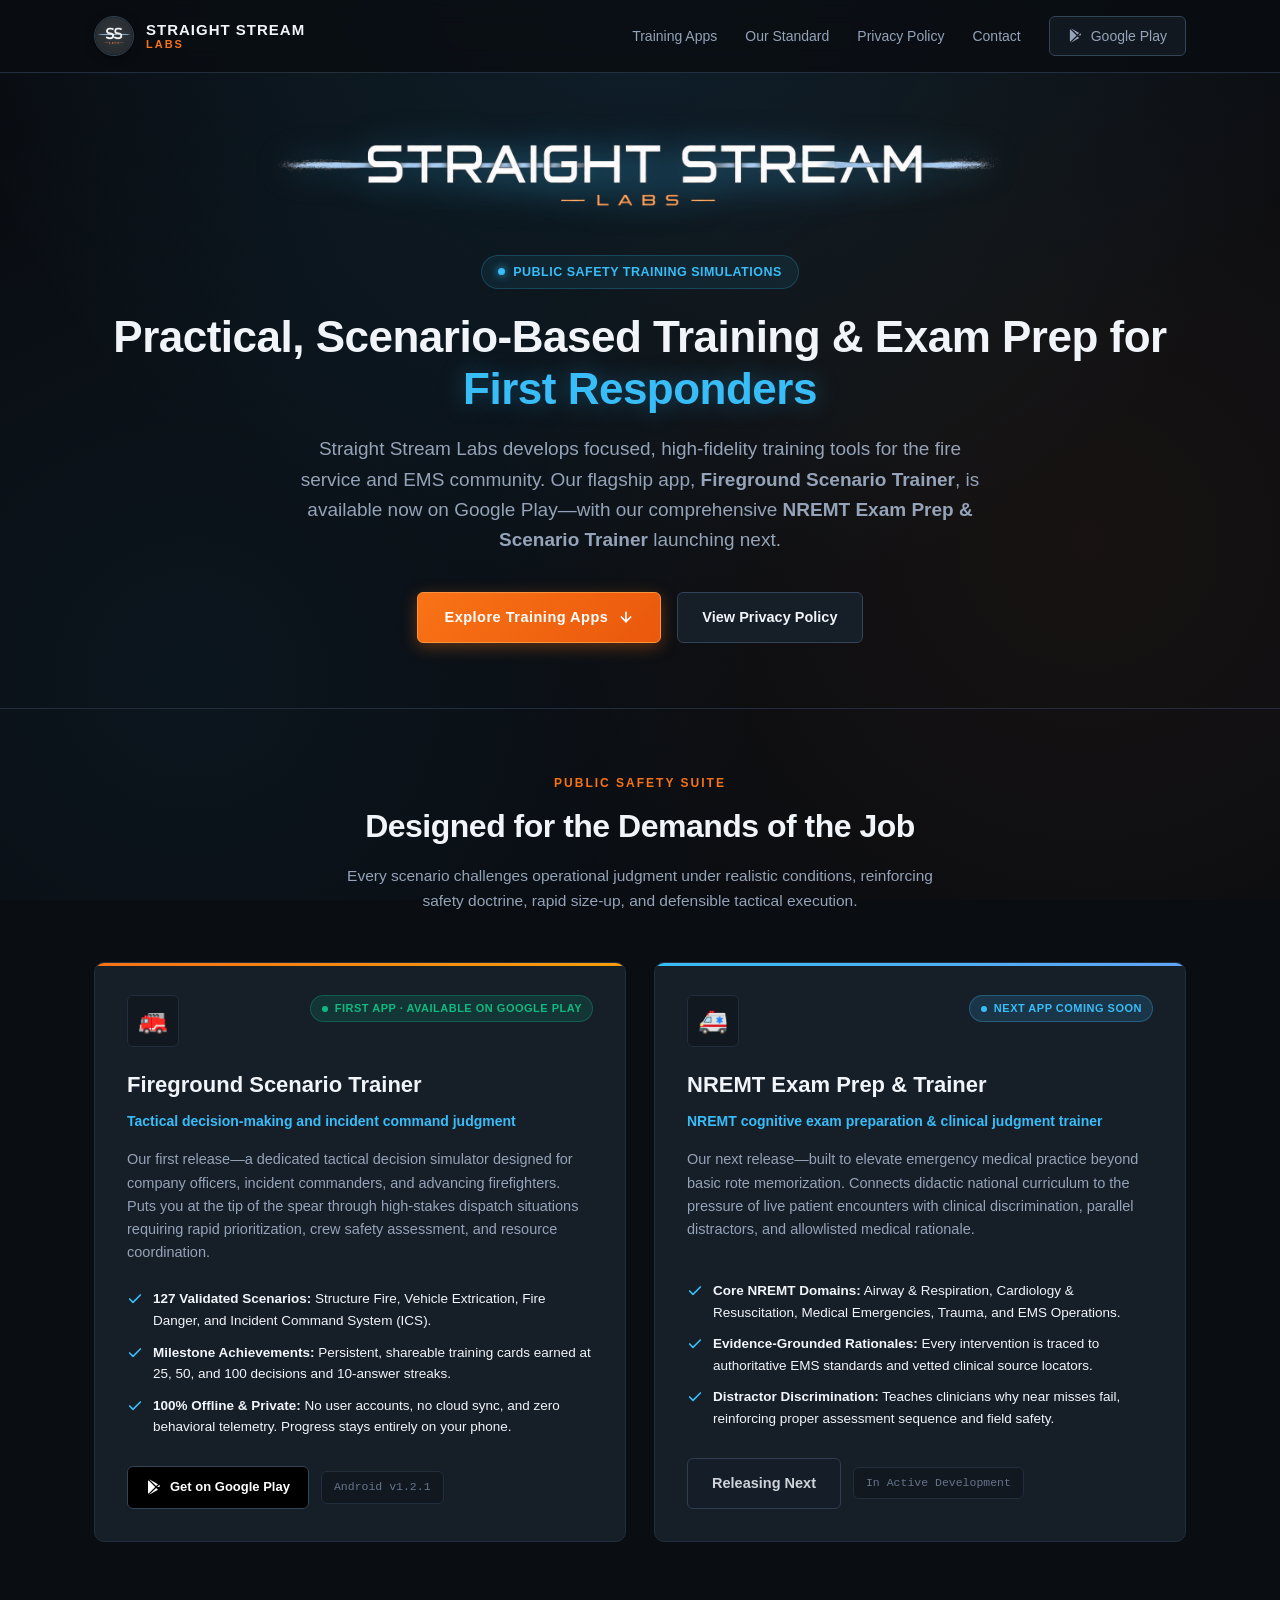
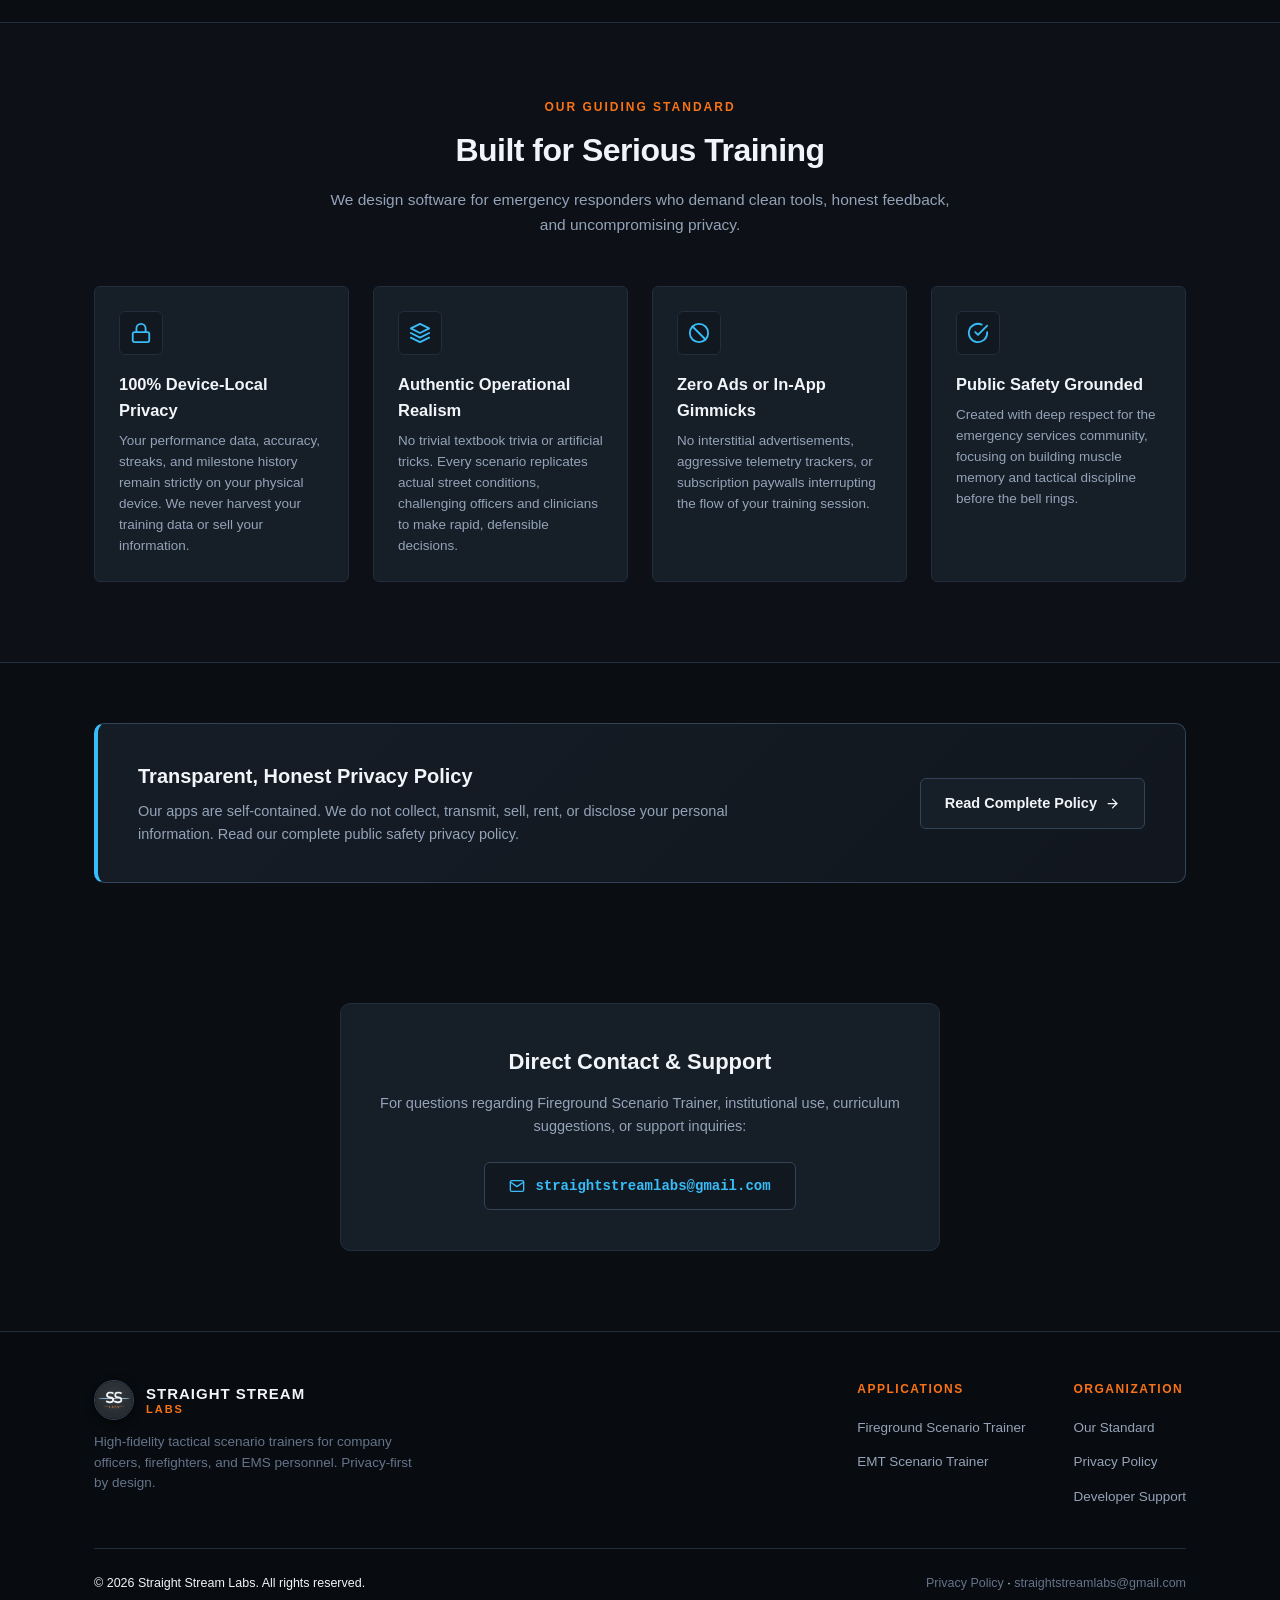
==== index.html @ 107fda7d "Initial commit of Straight Stream Labs website" ====
<!DOCTYPE html>
<html lang="en">
<head>
  <meta charset="UTF-8">
  <meta name="viewport" content="width=device-width, initial-scale=1.0">
  <title>Straight Stream Labs | Professional Scenario Training</title>
  <meta name="description" content="Practical, high-fidelity scenario training tools for first responders and public safety professionals. Privacy-first, offline-ready decision trainers for fireground officers and EMS clinicians.">
  
  <!-- Open Graph / Meta -->
  <meta property="og:type" content="website">
  <meta property="og:url" content="https://straightstreamlabs.com/">
  <meta property="og:title" content="Straight Stream Labs | High-Fidelity Training Tools">
  <meta property="og:description" content="Tactical decision-making simulations for company officers, firefighters, and EMTs. 100% device-local privacy.">
  <meta property="og:image" content="assets/images/logo-full.png">
  
  <meta name="twitter:card" content="summary_large_image">
  <meta name="twitter:title" content="Straight Stream Labs">
  <meta name="twitter:description" content="Practical, high-fidelity scenario training tools for first responders.">
  <meta name="twitter:image" content="assets/images/logo-full.png">

  <!-- Favicon -->
  <link rel="icon" type="image/png" href="assets/images/logo-icon.png">
  <link rel="apple-touch-icon" href="assets/images/logo-icon.png">

  <!-- Stylesheet -->
  <link rel="stylesheet" href="assets/css/style.css">
</head>
<body>
  <div class="bg-ambient"></div>
  
  <div class="content-wrapper">
    <!-- Top Navigation -->
    <header class="site-nav">
      <div class="container nav-container">
        <a href="index.html" class="brand-link" aria-label="Straight Stream Labs Home">
          <img src="assets/images/logo-icon.png" alt="Straight Stream Labs Icon" class="brand-icon" width="40" height="40">
          <div class="brand-text">
            <span class="brand-name">Straight Stream</span>
            <span class="brand-sub">Labs</span>
          </div>
        </a>

        <nav>
          <ul class="nav-menu">
            <li><a href="#apps">Training Apps</a></li>
            <li><a href="#philosophy">Our Standard</a></li>
            <li><a href="privacy.html">Privacy Policy</a></li>
            <li><a href="#contact">Contact</a></li>
            <li>
              <a href="https://play.google.com/store/apps/details?id=com.straightstreamlabs.firegroundtrainer" target="_blank" rel="noopener noreferrer" class="nav-btn">
                <svg width="15" height="15" viewBox="0 0 24 24" fill="currentColor">
                  <path d="M3.609 1.814L13.792 12 3.61 22.186a2.44 2.44 0 0 1-.61-1.686V3.5a2.44 2.44 0 0 1 .61-1.686zM15.207 13.414l2.707 2.707-11.83 6.83a2.38 2.38 0 0 1-1.077.293l10.2-9.83zm0-2.828L5.007.756A2.38 2.38 0 0 1 6.084 1.05l11.83 6.83-2.707 2.707zM16.621 12l3.414-3.414a2.43 2.43 0 0 1 0 3.414L16.621 12z"/>
                </svg>
                Google Play
              </a>
            </li>
          </ul>
        </nav>

        <button class="mobile-toggle" aria-label="Toggle navigation menu" aria-expanded="false">
          <svg width="24" height="24" viewBox="0 0 24 24" fill="none" stroke="currentColor" stroke-width="2" stroke-linecap="round" stroke-linejoin="round">
            <line x1="3" y1="12" x2="21" y2="12"></line>
            <line x1="3" y1="6" x2="21" y2="6"></line>
            <line x1="3" y1="18" x2="21" y2="18"></line>
          </svg>
        </button>
      </div>
    </header>

    <!-- Main Hero Section with Full Logo -->
    <main>
      <section class="hero">
        <div class="container">
          <!-- Full High-Res Centered Logo Banner (Seamless Transparent) -->
          <div class="hero-banner-wrap">
            <img 
              src="assets/images/logo-full.png" 
              alt="Straight Stream Labs - Practical Scenario Based Training & Exam Prep" 
              class="hero-logo-img"
              width="1754" 
              height="198"
              fetchpriority="high"
            >
          </div>

          <div class="hero-badge">
            <span class="pulse"></span>
            Public Safety Training Simulations
          </div>

          <h1 class="hero-title">
            Practical, Scenario-Based Training &amp; Exam Prep for <span class="highlight">First Responders</span>
          </h1>

          <p class="hero-lead">
            Straight Stream Labs develops focused, high-fidelity training tools for the fire service and EMS community. Our flagship app, <strong>Fireground Scenario Trainer</strong>, is available now on Google Play—with our comprehensive <strong>NREMT Exam Prep &amp; Scenario Trainer</strong> launching next.
          </p>

          <div class="hero-actions">
            <a href="#apps" class="btn-primary">
              Explore Training Apps
              <svg width="16" height="16" viewBox="0 0 24 24" fill="none" stroke="currentColor" stroke-width="2.5" stroke-linecap="round" stroke-linejoin="round">
                <line x1="12" y1="5" x2="12" y2="19"></line>
                <polyline points="19 12 12 19 5 12"></polyline>
              </svg>
            </a>
            <a href="privacy.html" class="btn-secondary">
              View Privacy Policy
            </a>
          </div>
        </div>
      </section>

      <!-- Apps Showcase Section -->
      <section class="apps-section" id="apps">
        <div class="container">
          <div class="section-header">
            <span class="section-eyebrow">Public Safety Suite</span>
            <h2 class="section-title">Designed for the Demands of the Job</h2>
            <p class="section-desc">
              Every scenario challenges operational judgment under realistic conditions, reinforcing safety doctrine, rapid size-up, and defensible tactical execution.
            </p>
          </div>

          <div class="apps-grid">
            <!-- Fireground Scenario Trainer -->
            <article class="app-card featured">
              <div class="app-card-header">
                <div class="app-icon-wrap" aria-hidden="true">
                  🚒
                </div>
                <span class="app-badge-status active">
                  <svg width="8" height="8" viewBox="0 0 8 8" fill="currentColor"><circle cx="4" cy="4" r="3"/></svg>
                  First App · Available on Google Play
                </span>
              </div>

              <h3 class="app-card-title">Fireground Scenario Trainer</h3>
              <p class="app-card-tagline">Tactical decision-making and incident command judgment</p>
              
              <p class="app-card-body">
                Our first release—a dedicated tactical decision simulator designed for company officers, incident commanders, and advancing firefighters. Puts you at the tip of the spear through high-stakes dispatch situations requiring rapid prioritization, crew safety assessment, and resource coordination.
              </p>

              <ul class="app-feature-list">
                <li>
                  <svg width="16" height="16" viewBox="0 0 24 24" fill="none" stroke="currentColor" stroke-width="2.5" stroke-linecap="round" stroke-linejoin="round">
                    <polyline points="20 6 9 17 4 12"></polyline>
                  </svg>
                  <span><strong>127 Validated Scenarios:</strong> Structure Fire, Vehicle Extrication, Fire Danger, and Incident Command System (ICS).</span>
                </li>
                <li>
                  <svg width="16" height="16" viewBox="0 0 24 24" fill="none" stroke="currentColor" stroke-width="2.5" stroke-linecap="round" stroke-linejoin="round">
                    <polyline points="20 6 9 17 4 12"></polyline>
                  </svg>
                  <span><strong>Milestone Achievements:</strong> Persistent, shareable training cards earned at 25, 50, and 100 decisions and 10-answer streaks.</span>
                </li>
                <li>
                  <svg width="16" height="16" viewBox="0 0 24 24" fill="none" stroke="currentColor" stroke-width="2.5" stroke-linecap="round" stroke-linejoin="round">
                    <polyline points="20 6 9 17 4 12"></polyline>
                  </svg>
                  <span><strong>100% Offline &amp; Private:</strong> No user accounts, no cloud sync, and zero behavioral telemetry. Progress stays entirely on your phone.</span>
                </li>
              </ul>

              <div class="app-card-actions">
                <a href="https://play.google.com/store/apps/details?id=com.straightstreamlabs.firegroundtrainer" target="_blank" rel="noopener noreferrer" class="play-store-btn">
                  <svg width="16" height="16" viewBox="0 0 24 24" fill="currentColor">
                    <path d="M3.609 1.814L13.792 12 3.61 22.186a2.44 2.44 0 0 1-.61-1.686V3.5a2.44 2.44 0 0 1 .61-1.686zM15.207 13.414l2.707 2.707-11.83 6.83a2.38 2.38 0 0 1-1.077.293l10.2-9.83zm0-2.828L5.007.756A2.38 2.38 0 0 1 6.084 1.05l11.83 6.83-2.707 2.707zM16.621 12l3.414-3.414a2.43 2.43 0 0 1 0 3.414L16.621 12z"/>
                  </svg>
                  Get on Google Play
                </a>
                <span class="app-spec-badge">Android v1.2.1</span>
              </div>
            </article>

            <!-- NREMT Exam Prep & Trainer -->
            <article class="app-card upcoming">
              <div class="app-card-header">
                <div class="app-icon-wrap" aria-hidden="true">
                  🚑
                </div>
                <span class="app-badge-status dev">
                  <svg width="8" height="8" viewBox="0 0 8 8" fill="currentColor"><circle cx="4" cy="4" r="3"/></svg>
                  Next App Coming Soon
                </span>
              </div>

              <h3 class="app-card-title">NREMT Exam Prep &amp; Trainer</h3>
              <p class="app-card-tagline">NREMT cognitive exam preparation &amp; clinical judgment trainer</p>
              
              <p class="app-card-body">
                Our next release—built to elevate emergency medical practice beyond basic rote memorization. Connects didactic national curriculum to the pressure of live patient encounters with clinical discrimination, parallel distractors, and allowlisted medical rationale.
              </p>

              <ul class="app-feature-list">
                <li>
                  <svg width="16" height="16" viewBox="0 0 24 24" fill="none" stroke="currentColor" stroke-width="2.5" stroke-linecap="round" stroke-linejoin="round">
                    <polyline points="20 6 9 17 4 12"></polyline>
                  </svg>
                  <span><strong>Core NREMT Domains:</strong> Airway &amp; Respiration, Cardiology &amp; Resuscitation, Medical Emergencies, Trauma, and EMS Operations.</span>
                </li>
                <li>
                  <svg width="16" height="16" viewBox="0 0 24 24" fill="none" stroke="currentColor" stroke-width="2.5" stroke-linecap="round" stroke-linejoin="round">
                    <polyline points="20 6 9 17 4 12"></polyline>
                  </svg>
                  <span><strong>Evidence-Grounded Rationales:</strong> Every intervention is traced to authoritative EMS standards and vetted clinical source locators.</span>
                </li>
                <li>
                  <svg width="16" height="16" viewBox="0 0 24 24" fill="none" stroke="currentColor" stroke-width="2.5" stroke-linecap="round" stroke-linejoin="round">
                    <polyline points="20 6 9 17 4 12"></polyline>
                  </svg>
                  <span><strong>Distractor Discrimination:</strong> Teaches clinicians why near misses fail, reinforcing proper assessment sequence and field safety.</span>
                </li>
              </ul>

              <div class="app-card-actions">
                <span class="btn-secondary" style="cursor: default; opacity: 0.85;">
                  Releasing Next
                </span>
                <span class="app-spec-badge">In Active Development</span>
              </div>
            </article>
          </div>
        </div>
      </section>

      <!-- The Straight Stream Standard (Philosophy) -->
      <section class="philosophy-section" id="philosophy">
        <div class="container">
          <div class="section-header">
            <span class="section-eyebrow">Our Guiding Standard</span>
            <h2 class="section-title">Built for Serious Training</h2>
            <p class="section-desc">
              We design software for emergency responders who demand clean tools, honest feedback, and uncompromising privacy.
            </p>
          </div>

          <div class="philosophy-grid">
            <div class="philosophy-card">
              <div class="philosophy-icon">
                <svg width="22" height="22" viewBox="0 0 24 24" fill="none" stroke="currentColor" stroke-width="2" stroke-linecap="round" stroke-linejoin="round">
                  <rect x="3" y="11" width="18" height="11" rx="2" ry="2"></rect>
                  <path d="M7 11V7a5 5 0 0 1 10 0v4"></path>
                </svg>
              </div>
              <h3 class="philosophy-title">100% Device-Local Privacy</h3>
              <p class="philosophy-desc">
                Your performance data, accuracy, streaks, and milestone history remain strictly on your physical device. We never harvest your training data or sell your information.
              </p>
            </div>

            <div class="philosophy-card">
              <div class="philosophy-icon">
                <svg width="22" height="22" viewBox="0 0 24 24" fill="none" stroke="currentColor" stroke-width="2" stroke-linecap="round" stroke-linejoin="round">
                  <path d="M12 2L2 7l10 5 10-5-10-5z"></path>
                  <path d="M2 17l10 5 10-5"></path>
                  <path d="M2 12l10 5 10-5"></path>
                </svg>
              </div>
              <h3 class="philosophy-title">Authentic Operational Realism</h3>
              <p class="philosophy-desc">
                No trivial textbook trivia or artificial tricks. Every scenario replicates actual street conditions, challenging officers and clinicians to make rapid, defensible decisions.
              </p>
            </div>

            <div class="philosophy-card">
              <div class="philosophy-icon">
                <svg width="22" height="22" viewBox="0 0 24 24" fill="none" stroke="currentColor" stroke-width="2" stroke-linecap="round" stroke-linejoin="round">
                  <circle cx="12" cy="12" r="10"></circle>
                  <line x1="4.93" y1="4.93" x2="19.07" y2="19.07"></line>
                </svg>
              </div>
              <h3 class="philosophy-title">Zero Ads or In-App Gimmicks</h3>
              <p class="philosophy-desc">
                No interstitial advertisements, aggressive telemetry trackers, or subscription paywalls interrupting the flow of your training session.
              </p>
            </div>

            <div class="philosophy-card">
              <div class="philosophy-icon">
                <svg width="22" height="22" viewBox="0 0 24 24" fill="none" stroke="currentColor" stroke-width="2" stroke-linecap="round" stroke-linejoin="round">
                  <path d="M22 11.08V12a10 10 0 1 1-5.93-9.14"></path>
                  <polyline points="22 4 12 14.01 9 11.01"></polyline>
                </svg>
              </div>
              <h3 class="philosophy-title">Public Safety Grounded</h3>
              <p class="philosophy-desc">
                Created with deep respect for the emergency services community, focusing on building muscle memory and tactical discipline before the bell rings.
              </p>
            </div>
          </div>
        </div>
      </section>

      <!-- Privacy Banner Callout -->
      <section class="privacy-banner-section">
        <div class="container">
          <div class="privacy-callout">
            <div class="privacy-callout-text">
              <h3>Transparent, Honest Privacy Policy</h3>
              <p>
                Our apps are self-contained. We do not collect, transmit, sell, rent, or disclose your personal information. Read our complete public safety privacy policy.
              </p>
            </div>
            <a href="privacy.html" class="btn-secondary">
              Read Complete Policy
              <svg width="15" height="15" viewBox="0 0 24 24" fill="none" stroke="currentColor" stroke-width="2" stroke-linecap="round" stroke-linejoin="round">
                <line x1="5" y1="12" x2="19" y2="12"></line>
                <polyline points="12 5 19 12 12 19"></polyline>
              </svg>
            </a>
          </div>
        </div>
      </section>

      <!-- Contact / Inquiries -->
      <section class="contact-section" id="contact">
        <div class="container">
          <div class="contact-card">
            <h3>Direct Contact & Support</h3>
            <p>
              For questions regarding Fireground Scenario Trainer, institutional use, curriculum suggestions, or support inquiries:
            </p>
            <a href="mailto:straightstreamlabs@gmail.com" class="contact-email-btn">
              <svg width="16" height="16" viewBox="0 0 24 24" fill="none" stroke="currentColor" stroke-width="2" stroke-linecap="round" stroke-linejoin="round">
                <path d="M4 4h16c1.1 0 2 .9 2 2v12c0 1.1-.9 2-2 2H4c-1.1 0-2-.9-2-2V6c0-1.1.9-2 2-2z"></path>
                <polyline points="22,6 12,13 2,6"></polyline>
              </svg>
              straightstreamlabs@gmail.com
            </a>
          </div>
        </div>
      </section>
    </main>

    <!-- Footer -->
    <footer class="site-footer">
      <div class="container">
        <div class="footer-top">
          <div class="footer-brand">
            <div class="brand-link">
              <img src="assets/images/logo-icon.png" alt="Straight Stream Labs" class="brand-icon" width="36" height="36">
              <div class="brand-text">
                <span class="brand-name">Straight Stream</span>
                <span class="brand-sub">Labs</span>
              </div>
            </div>
            <p>
              High-fidelity tactical scenario trainers for company officers, firefighters, and EMS personnel. Privacy-first by design.
            </p>
          </div>

          <div class="footer-links">
            <div class="footer-col">
              <h4>Applications</h4>
              <ul>
                <li><a href="https://play.google.com/store/apps/details?id=com.straightstreamlabs.firegroundtrainer" target="_blank" rel="noopener noreferrer">Fireground Scenario Trainer</a></li>
                <li><a href="#apps">EMT Scenario Trainer</a></li>
              </ul>
            </div>

            <div class="footer-col">
              <h4>Organization</h4>
              <ul>
                <li><a href="#philosophy">Our Standard</a></li>
                <li><a href="privacy.html">Privacy Policy</a></li>
                <li><a href="mailto:straightstreamlabs@gmail.com">Developer Support</a></li>
              </ul>
            </div>
          </div>
        </div>

        <div class="footer-bottom">
          <div>
            © <span class="current-year">2026</span> Straight Stream Labs. All rights reserved.
          </div>
          <div>
            <a href="privacy.html">Privacy Policy</a> · <a href="mailto:straightstreamlabs@gmail.com">straightstreamlabs@gmail.com</a>
          </div>
        </div>
      </div>
    </footer>
  </div>

  <script src="assets/js/main.js"></script>
</body>
</html>
---- assets/css/style.css ----
/* ==========================================================================
   Straight Stream Labs - Modern Brand Stylesheet
   ========================================================================== */

:root {
  --bg-base: #0a0d12;
  --bg-surface: #121820;
  --bg-card: #161e28;
  --bg-card-hover: #1c2633;
  --border-subtle: #222d3d;
  --border-accent: #334358;
  
  --text-primary: #f1f5f9;
  --text-secondary: #94a3b8;
  --text-muted: #64748b;
  
  --stream-cyan: #38bdf8;
  --stream-cyan-soft: rgba(56, 189, 248, 0.15);
  --stream-cyan-glow: 0 0 25px rgba(56, 189, 248, 0.35);
  
  --labs-orange: #f97316;
  --labs-orange-soft: rgba(249, 115, 22, 0.12);
  --labs-orange-glow: 0 0 20px rgba(249, 115, 22, 0.3);
  
  --status-green: #10b981;
  --status-green-soft: rgba(16, 185, 129, 0.15);
  
  --font-sans: -apple-system, BlinkMacSystemFont, "Segoe UI", Roboto, "Helvetica Neue", Arial, sans-serif;
  --font-mono: ui-monospace, SFMono-Regular, Menlo, Monaco, Consolas, "Liberation Mono", monospace;
  
  --radius-sm: 6px;
  --radius-md: 10px;
  --radius-lg: 16px;
  --radius-full: 9999px;
  
  --transition: all 0.2s cubic-bezier(0.16, 1, 0.3, 1);
}

*, *::before, *::after {
  box-sizing: border-box;
  margin: 0;
  padding: 0;
}

html {
  scroll-behavior: smooth;
  color-scheme: dark;
}

body {
  font-family: var(--font-sans);
  background-color: var(--bg-base);
  color: var(--text-primary);
  line-height: 1.6;
  -webkit-font-smoothing: antialiased;
  -moz-osx-font-smoothing: grayscale;
  overflow-x: hidden;
}

/* Background Ambient Glow */
.bg-ambient {
  position: fixed;
  top: 0;
  left: 0;
  width: 100vw;
  height: 100vh;
  pointer-events: none;
  z-index: 0;
  background: 
    radial-gradient(circle at 50% -10%, rgba(56, 189, 248, 0.12) 0%, transparent 60%),
    radial-gradient(circle at 85% 60%, rgba(249, 115, 22, 0.06) 0%, transparent 50%),
    radial-gradient(circle at 15% 75%, rgba(56, 189, 248, 0.05) 0%, transparent 45%);
}

.content-wrapper {
  position: relative;
  z-index: 1;
  display: flex;
  flex-direction: column;
  min-height: 100vh;
}

.container {
  width: 100%;
  max-width: 1140px;
  margin: 0 auto;
  padding: 0 24px;
}

/* ==========================================================================
   Navigation Bar
   ========================================================================== */
.site-nav {
  position: sticky;
  top: 0;
  z-index: 100;
  background: rgba(10, 13, 18, 0.85);
  backdrop-filter: blur(12px);
  -webkit-backdrop-filter: blur(12px);
  border-bottom: 1px solid var(--border-subtle);
  transition: var(--transition);
}

.nav-container {
  display: flex;
  align-items: center;
  justify-content: space-between;
  height: 72px;
}

.brand-link {
  display: flex;
  align-items: center;
  gap: 12px;
  text-decoration: none;
  color: var(--text-primary);
  font-weight: 700;
  letter-spacing: 0.5px;
}

.brand-icon {
  width: 40px;
  height: 40px;
  border-radius: 50%;
  border: 1px solid var(--border-accent);
  box-shadow: 0 2px 8px rgba(0,0,0,0.5);
  display: block;
}

.brand-text {
  display: flex;
  flex-direction: column;
  line-height: 1.15;
}

.brand-name {
  font-size: 15px;
  font-weight: 800;
  letter-spacing: 1px;
  text-transform: uppercase;
}

.brand-sub {
  font-size: 11px;
  font-weight: 700;
  letter-spacing: 2px;
  color: var(--labs-orange);
  text-transform: uppercase;
}

.nav-menu {
  display: flex;
  align-items: center;
  gap: 28px;
  list-style: none;
}

.nav-menu a {
  text-decoration: none;
  color: var(--text-secondary);
  font-size: 14px;
  font-weight: 500;
  transition: var(--transition);
}

.nav-menu a:hover,
.nav-menu a.active {
  color: var(--stream-cyan);
}

.nav-btn {
  display: inline-flex;
  align-items: center;
  gap: 8px;
  padding: 8px 18px;
  background: var(--bg-surface);
  color: var(--text-primary);
  border: 1px solid var(--border-accent);
  border-radius: var(--radius-sm);
  font-size: 13.5px;
  font-weight: 600;
  text-decoration: none;
  transition: var(--transition);
}

.nav-btn:hover {
  background: var(--bg-card);
  border-color: var(--stream-cyan);
  color: var(--stream-cyan);
  transform: translateY(-1px);
}

.mobile-toggle {
  display: none;
  background: none;
  border: none;
  color: var(--text-primary);
  cursor: pointer;
  padding: 8px;
}

/* ==========================================================================
   Hero Section
   ========================================================================== */
.hero {
  padding: 50px 0 65px;
  text-align: center;
  position: relative;
}

.hero-banner-wrap {
  position: relative;
  display: flex;
  align-items: center;
  justify-content: center;
  max-width: 800px;
  width: 100%;
  margin: 0 auto 28px;
  padding: 10px 16px;
}

.hero-banner-wrap::before {
  content: "";
  position: absolute;
  top: 50%;
  left: 50%;
  transform: translate(-50%, -50%);
  width: 85%;
  height: 90px;
  background: radial-gradient(ellipse 65% 55% at 50% 50%, rgba(56, 189, 248, 0.2) 0%, rgba(56, 189, 248, 0.05) 55%, transparent 80%);
  pointer-events: none;
  filter: blur(14px);
  z-index: 0;
}

.hero-logo-img {
  width: 100%;
  max-width: 740px;
  height: auto;
  display: block;
  position: relative;
  z-index: 1;
  filter: drop-shadow(0 0 16px rgba(56, 189, 248, 0.25));
  margin: 0 auto;
}

.hero-badge {
  display: inline-flex;
  align-items: center;
  gap: 8px;
  padding: 6px 16px;
  background: rgba(56, 189, 248, 0.08);
  border: 1px solid rgba(56, 189, 248, 0.22);
  border-radius: var(--radius-full);
  color: var(--stream-cyan);
  font-size: 12.5px;
  font-weight: 600;
  letter-spacing: 0.5px;
  text-transform: uppercase;
  margin-bottom: 22px;
}

.hero-badge .pulse {
  width: 7px;
  height: 7px;
  border-radius: 50%;
  background-color: var(--stream-cyan);
  box-shadow: 0 0 8px var(--stream-cyan);
}

.hero-title {
  font-size: clamp(28px, 4.5vw, 44px);
  font-weight: 800;
  letter-spacing: -0.5px;
  line-height: 1.2;
  margin-bottom: 18px;
  color: var(--text-primary);
}

.hero-title span.highlight {
  color: var(--stream-cyan);
  text-shadow: var(--stream-cyan-glow);
}

.hero-lead {
  font-size: clamp(16px, 2.2vw, 19px);
  color: var(--text-secondary);
  max-width: 680px;
  margin: 0 auto 36px;
  line-height: 1.6;
}

.hero-actions {
  display: flex;
  align-items: center;
  justify-content: center;
  flex-wrap: wrap;
  gap: 16px;
}

.btn-primary {
  display: inline-flex;
  align-items: center;
  gap: 10px;
  padding: 13px 26px;
  background: linear-gradient(135deg, #f97316 0%, #ea580c 100%);
  color: #ffffff;
  border: 1px solid #fb923c;
  border-radius: var(--radius-sm);
  font-size: 14.5px;
  font-weight: 700;
  letter-spacing: 0.5px;
  text-decoration: none;
  box-shadow: 0 4px 16px rgba(249, 115, 22, 0.35);
  transition: var(--transition);
}

.btn-primary:hover {
  transform: translateY(-2px);
  box-shadow: 0 6px 22px rgba(249, 115, 22, 0.5);
  background: linear-gradient(135deg, #fb923c 0%, #ea580c 100%);
}

.btn-secondary {
  display: inline-flex;
  align-items: center;
  gap: 8px;
  padding: 13px 24px;
  background: var(--bg-card);
  color: var(--text-primary);
  border: 1px solid var(--border-accent);
  border-radius: var(--radius-sm);
  font-size: 14.5px;
  font-weight: 600;
  text-decoration: none;
  transition: var(--transition);
}

.btn-secondary:hover {
  background: var(--bg-card-hover);
  border-color: var(--stream-cyan);
  color: var(--stream-cyan);
  transform: translateY(-2px);
}

/* ==========================================================================
   Section Headers
   ========================================================================== */
.section-header {
  text-align: center;
  margin-bottom: 48px;
}

.section-eyebrow {
  display: inline-block;
  font-size: 12px;
  font-weight: 700;
  letter-spacing: 2px;
  text-transform: uppercase;
  color: var(--labs-orange);
  margin-bottom: 8px;
}

.section-title {
  font-size: clamp(24px, 3.5vw, 32px);
  font-weight: 800;
  letter-spacing: -0.5px;
  color: var(--text-primary);
  margin-bottom: 12px;
}

.section-desc {
  font-size: 15.5px;
  color: var(--text-secondary);
  max-width: 620px;
  margin: 0 auto;
}

/* ==========================================================================
   Apps Showcase
   ========================================================================== */
.apps-section {
  padding: 60px 0 80px;
  border-top: 1px solid var(--border-subtle);
}

.apps-grid {
  display: grid;
  grid-template-columns: repeat(auto-fit, minmax(340px, 1fr));
  gap: 28px;
}

.app-card {
  background: var(--bg-card);
  border: 1px solid var(--border-subtle);
  border-radius: var(--radius-md);
  padding: 32px;
  display: flex;
  flex-direction: column;
  transition: var(--transition);
  position: relative;
  overflow: hidden;
}

.app-card::before {
  content: "";
  position: absolute;
  top: 0;
  left: 0;
  right: 0;
  height: 3px;
  background: transparent;
  transition: var(--transition);
}

.app-card.featured::before {
  background: linear-gradient(90deg, var(--labs-orange), #f59e0b);
}

.app-card.upcoming::before {
  background: linear-gradient(90deg, var(--stream-cyan), #60a5fa);
}

.app-card:hover {
  transform: translateY(-4px);
  border-color: var(--border-accent);
  box-shadow: 0 16px 36px rgba(0, 0, 0, 0.4);
}

.app-card-header {
  display: flex;
  align-items: flex-start;
  justify-content: space-between;
  gap: 16px;
  margin-bottom: 20px;
}

.app-badge-status {
  display: inline-flex;
  align-items: center;
  gap: 6px;
  font-size: 11px;
  font-weight: 700;
  letter-spacing: 0.5px;
  text-transform: uppercase;
  padding: 4px 10px;
  border-radius: var(--radius-full);
}

.app-badge-status.active {
  background: var(--status-green-soft);
  color: var(--status-green);
  border: 1px solid rgba(16, 185, 129, 0.3);
}

.app-badge-status.dev {
  background: var(--stream-cyan-soft);
  color: var(--stream-cyan);
  border: 1px solid rgba(56, 189, 248, 0.3);
}

.app-icon-wrap {
  width: 52px;
  height: 52px;
  border-radius: var(--radius-sm);
  display: flex;
  align-items: center;
  justify-content: center;
  background: var(--bg-surface);
  border: 1px solid var(--border-subtle);
  font-size: 24px;
}

.app-card-title {
  font-size: 22px;
  font-weight: 800;
  color: var(--text-primary);
  margin-bottom: 8px;
}

.app-card-tagline {
  font-size: 14px;
  color: var(--stream-cyan);
  font-weight: 600;
  margin-bottom: 16px;
}

.app-card-body {
  font-size: 14.5px;
  color: var(--text-secondary);
  line-height: 1.6;
  margin-bottom: 24px;
  flex-grow: 1;
}

.app-feature-list {
  list-style: none;
  margin-bottom: 28px;
  display: flex;
  flex-direction: column;
  gap: 10px;
}

.app-feature-list li {
  display: flex;
  align-items: flex-start;
  gap: 10px;
  font-size: 13.5px;
  color: var(--text-primary);
}

.app-feature-list svg {
  flex-shrink: 0;
  margin-top: 3px;
  color: var(--stream-cyan);
}

.app-card-actions {
  margin-top: auto;
  display: flex;
  align-items: center;
  gap: 12px;
  flex-wrap: wrap;
}

.play-store-btn {
  display: inline-flex;
  align-items: center;
  gap: 8px;
  padding: 10px 18px;
  background: #000000;
  color: #ffffff;
  border: 1px solid var(--border-accent);
  border-radius: var(--radius-sm);
  font-size: 13px;
  font-weight: 600;
  text-decoration: none;
  transition: var(--transition);
}

.play-store-btn:hover {
  border-color: var(--stream-cyan);
  background: #111827;
  transform: translateY(-1px);
}

.app-spec-badge {
  font-family: var(--font-mono);
  font-size: 11.5px;
  color: var(--text-muted);
  background: var(--bg-surface);
  padding: 6px 12px;
  border-radius: var(--radius-sm);
  border: 1px solid var(--border-subtle);
}

/* ==========================================================================
   Why Straight Stream Labs (Philosophy)
   ========================================================================== */
.philosophy-section {
  padding: 70px 0 80px;
  background: rgba(18, 24, 32, 0.4);
  border-top: 1px solid var(--border-subtle);
  border-bottom: 1px solid var(--border-subtle);
}

.philosophy-grid {
  display: grid;
  grid-template-columns: repeat(auto-fit, minmax(250px, 1fr));
  gap: 24px;
}

.philosophy-card {
  background: var(--bg-card);
  border: 1px solid var(--border-subtle);
  border-radius: var(--radius-sm);
  padding: 24px;
  transition: var(--transition);
}

.philosophy-card:hover {
  border-color: var(--border-accent);
  background: var(--bg-card-hover);
}

.philosophy-icon {
  width: 44px;
  height: 44px;
  border-radius: var(--radius-sm);
  background: var(--bg-surface);
  border: 1px solid var(--border-subtle);
  display: flex;
  align-items: center;
  justify-content: center;
  color: var(--stream-cyan);
  margin-bottom: 16px;
}

.philosophy-title {
  font-size: 16.5px;
  font-weight: 700;
  color: var(--text-primary);
  margin-bottom: 8px;
}

.philosophy-desc {
  font-size: 13.5px;
  color: var(--text-secondary);
  line-height: 1.55;
}

/* ==========================================================================
   Privacy Commitment Banner
   ========================================================================== */
.privacy-banner-section {
  padding: 60px 0;
}

.privacy-callout {
  background: linear-gradient(135deg, rgba(22, 30, 40, 0.95) 0%, rgba(18, 24, 32, 0.95) 100%);
  border: 1px solid var(--border-accent);
  border-left: 4px solid var(--stream-cyan);
  border-radius: var(--radius-md);
  padding: 36px 40px;
  display: flex;
  align-items: center;
  justify-content: space-between;
  gap: 32px;
  flex-wrap: wrap;
}

.privacy-callout-text h3 {
  font-size: 20px;
  font-weight: 800;
  color: var(--text-primary);
  margin-bottom: 8px;
}

.privacy-callout-text p {
  font-size: 14.5px;
  color: var(--text-secondary);
  max-width: 640px;
}

/* ==========================================================================
   Contact / Support Section
   ========================================================================== */
.contact-section {
  padding: 60px 0 80px;
  text-align: center;
}

.contact-card {
  max-width: 600px;
  margin: 0 auto;
  background: var(--bg-card);
  border: 1px solid var(--border-subtle);
  border-radius: var(--radius-md);
  padding: 40px 32px;
}

.contact-card h3 {
  font-size: 22px;
  font-weight: 800;
  color: var(--text-primary);
  margin-bottom: 12px;
}

.contact-card p {
  font-size: 14.5px;
  color: var(--text-secondary);
  margin-bottom: 24px;
}

.contact-email-btn {
  display: inline-flex;
  align-items: center;
  gap: 10px;
  padding: 12px 24px;
  background: var(--bg-surface);
  color: var(--stream-cyan);
  border: 1px solid var(--border-accent);
  border-radius: var(--radius-sm);
  font-family: var(--font-mono);
  font-size: 14px;
  font-weight: 600;
  text-decoration: none;
  transition: var(--transition);
}

.contact-email-btn:hover {
  background: var(--bg-surface-elevated);
  border-color: var(--stream-cyan);
  box-shadow: 0 0 16px rgba(56, 189, 248, 0.25);
  transform: translateY(-1px);
}

/* ==========================================================================
   Footer
   ========================================================================== */
.site-footer {
  margin-top: auto;
  border-top: 1px solid var(--border-subtle);
  background: #080b0f;
  padding: 48px 0 32px;
}

.footer-top {
  display: flex;
  justify-content: space-between;
  align-items: flex-start;
  flex-wrap: wrap;
  gap: 32px;
  margin-bottom: 40px;
}

.footer-brand {
  max-width: 320px;
}

.footer-brand p {
  font-size: 13.5px;
  color: var(--text-muted);
  margin-top: 12px;
  line-height: 1.5;
}

.footer-links {
  display: flex;
  gap: 48px;
  flex-wrap: wrap;
}

.footer-col h4 {
  font-size: 12px;
  font-weight: 700;
  letter-spacing: 1.5px;
  text-transform: uppercase;
  color: var(--labs-orange);
  margin-bottom: 14px;
}

.footer-col ul {
  list-style: none;
  display: flex;
  flex-direction: column;
  gap: 9px;
}

.footer-col a {
  text-decoration: none;
  color: var(--text-secondary);
  font-size: 13.5px;
  transition: var(--transition);
}

.footer-col a:hover {
  color: var(--stream-cyan);
}

.footer-bottom {
  border-top: 1px solid var(--border-subtle);
  padding-top: 24px;
  display: flex;
  justify-content: space-between;
  align-items: center;
  flex-wrap: wrap;
  gap: 16px;
  font-size: 12.5px;
  color: var(--text-dim);
}

.footer-bottom a {
  color: var(--text-muted);
  text-decoration: none;
}

.footer-bottom a:hover {
  color: var(--text-primary);
}

/* ==========================================================================
   Privacy Policy Page Specifics
   ========================================================================== */
.policy-page {
  padding: 50px 0 80px;
}

.policy-header {
  margin-bottom: 40px;
  padding-bottom: 28px;
  border-bottom: 1px solid var(--border-subtle);
}

.policy-header .back-link {
  display: inline-flex;
  align-items: center;
  gap: 6px;
  font-size: 13px;
  color: var(--text-secondary);
  text-decoration: none;
  margin-bottom: 20px;
  font-weight: 600;
  transition: var(--transition);
}

.policy-header .back-link:hover {
  color: var(--stream-cyan);
}

.policy-header h1 {
  font-size: clamp(28px, 4vw, 40px);
  font-weight: 800;
  letter-spacing: -0.5px;
  color: var(--text-primary);
  margin-bottom: 8px;
}

.policy-meta {
  display: flex;
  align-items: center;
  gap: 16px;
  font-size: 13px;
  color: var(--text-muted);
  font-family: var(--font-mono);
}

.policy-meta .tag {
  background: var(--stream-cyan-soft);
  color: var(--stream-cyan);
  padding: 3px 8px;
  border-radius: var(--radius-sm);
  font-weight: 600;
}

.policy-content {
  max-width: 800px;
}

.policy-content section {
  margin-bottom: 36px;
}

.policy-content h2 {
  font-size: 20px;
  font-weight: 700;
  color: var(--text-primary);
  margin-bottom: 12px;
  display: flex;
  align-items: center;
  gap: 8px;
}

.policy-content p {
  font-size: 15px;
  color: var(--text-secondary);
  line-height: 1.7;
  margin-bottom: 12px;
}

.policy-highlight-box {
  background: var(--bg-card);
  border: 1px solid var(--border-subtle);
  border-radius: var(--radius-sm);
  padding: 20px;
  margin: 20px 0;
}

.policy-highlight-box h3 {
  font-size: 15px;
  font-weight: 700;
  color: var(--stream-cyan);
  margin-bottom: 6px;
}

.policy-highlight-box p {
  font-size: 13.5px;
  margin-bottom: 0;
}

.policy-contact-box {
  background: var(--bg-surface);
  border: 1px solid var(--border-accent);
  border-radius: var(--radius-sm);
  padding: 24px;
  margin-top: 32px;
}

.policy-contact-box a {
  color: var(--stream-cyan);
  font-weight: 600;
  text-decoration: underline;
}

/* ==========================================================================
   Responsive Breakpoints
   ========================================================================== */
@media (max-width: 860px) {
  .nav-menu {
    display: none;
  }
  
  .mobile-toggle {
    display: block;
  }
  
  .mobile-nav-open .nav-menu {
    display: flex;
    flex-direction: column;
    position: absolute;
    top: 72px;
    left: 0;
    width: 100%;
    background: #0d1117;
    border-bottom: 1px solid var(--border-subtle);
    padding: 24px;
    gap: 18px;
    box-shadow: 0 12px 28px rgba(0,0,0,0.7);
  }
  
  .hero-actions {
    flex-direction: column;
    width: 100%;
  }
  
  .btn-primary, .btn-secondary {
    width: 100%;
    justify-content: center;
  }
  
  .privacy-callout {
    flex-direction: column;
    align-items: flex-start;
  }
}
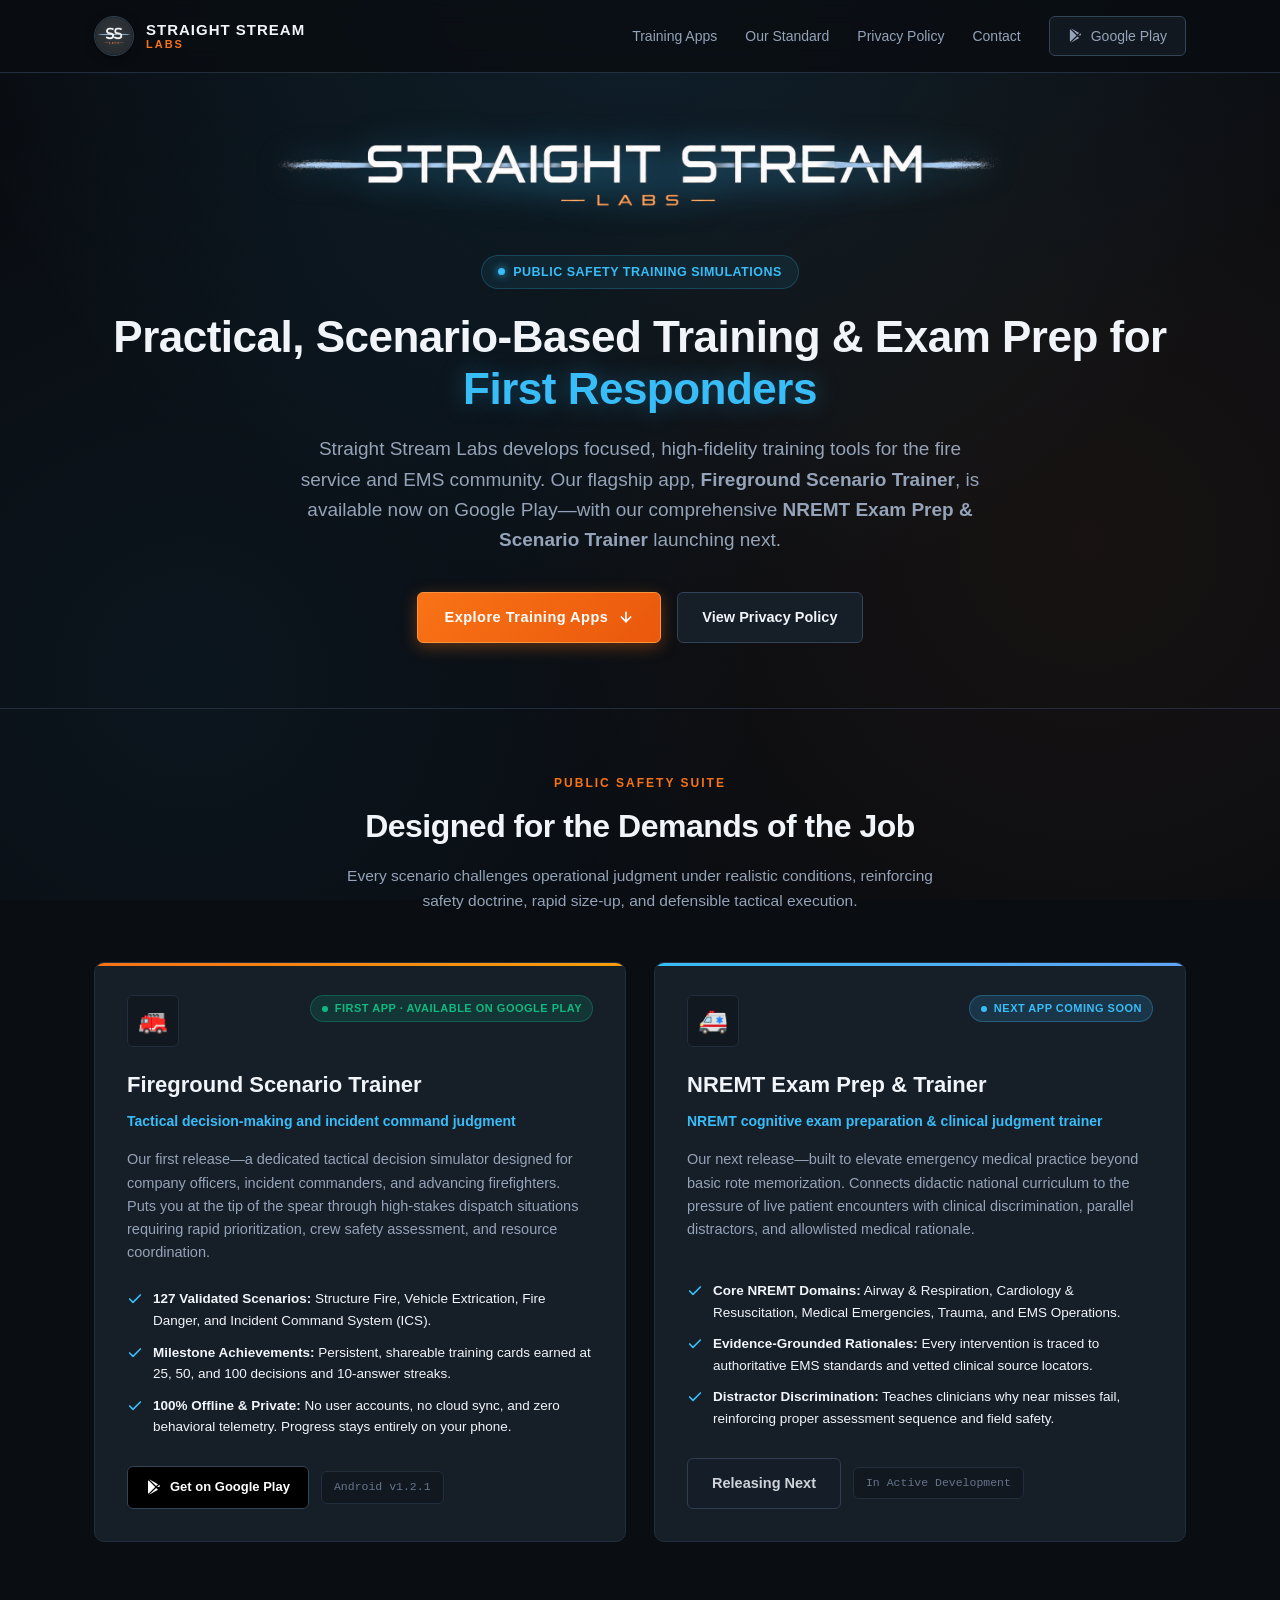
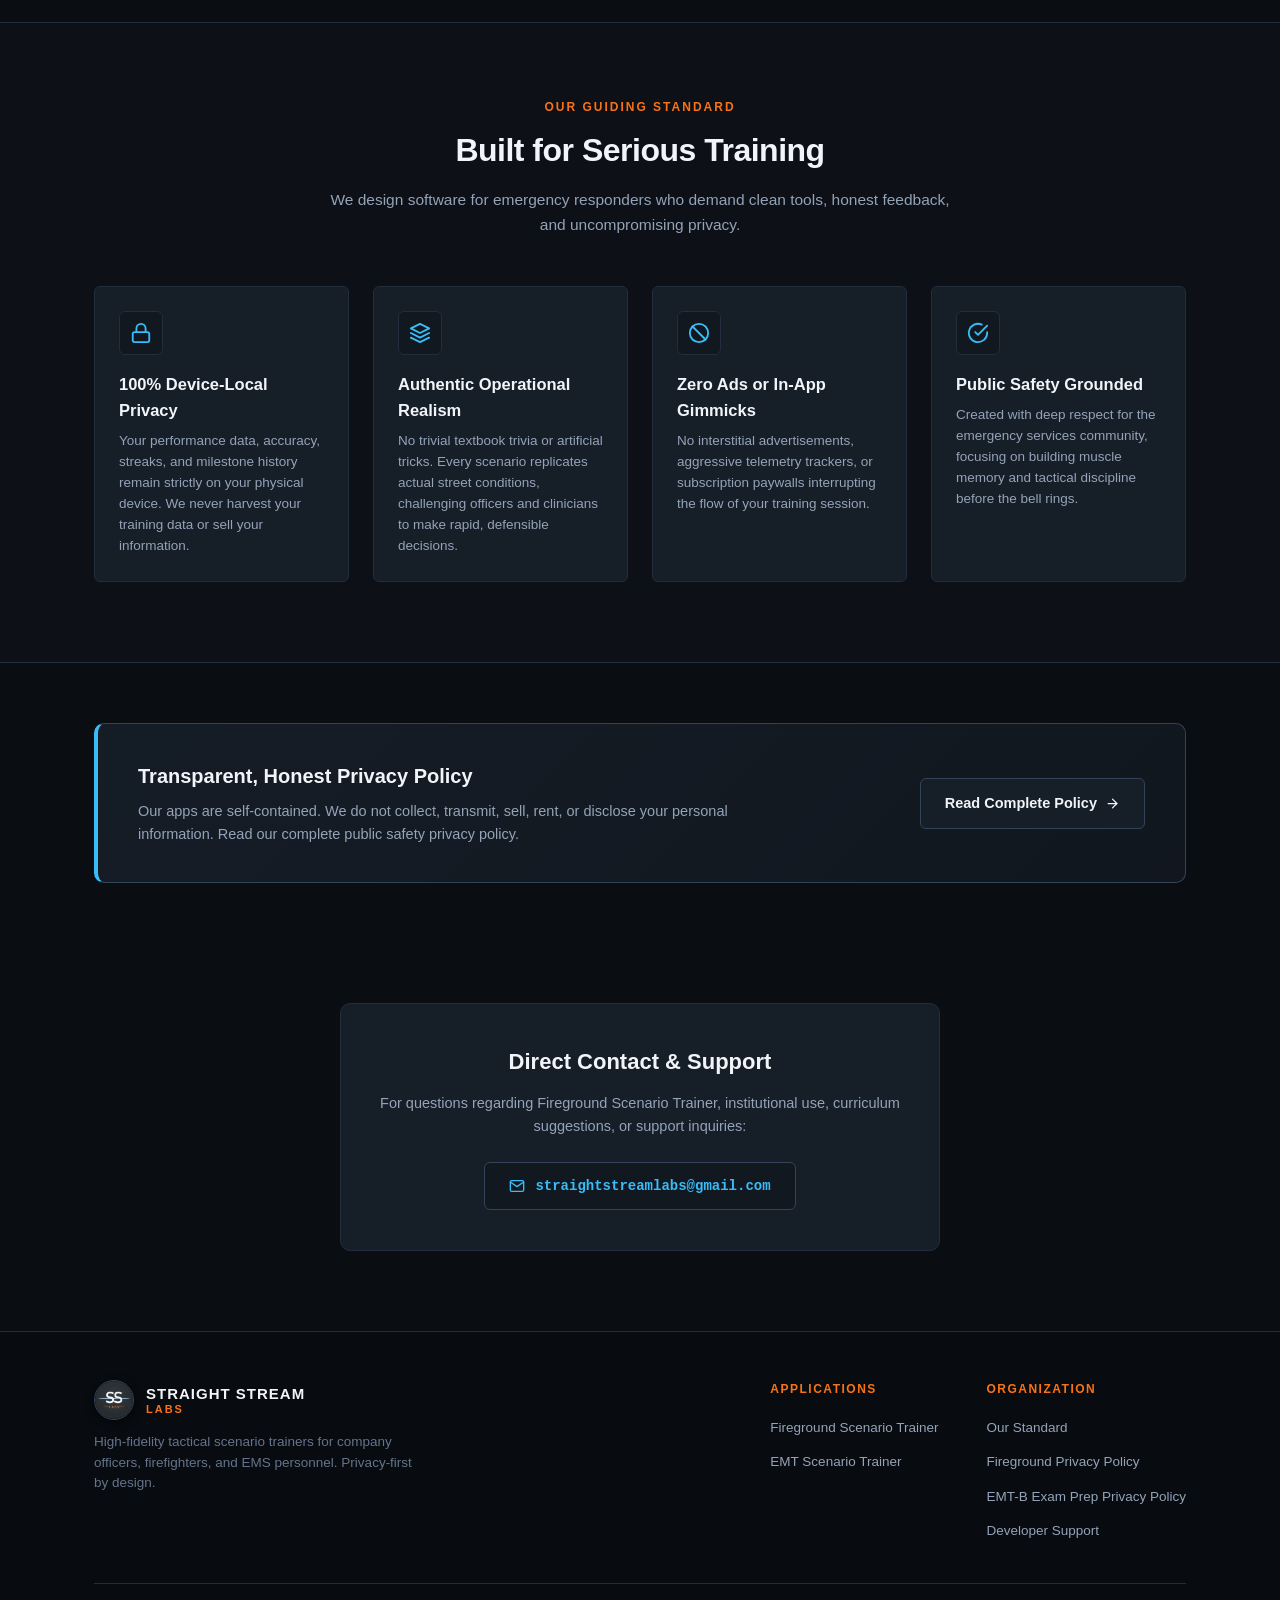
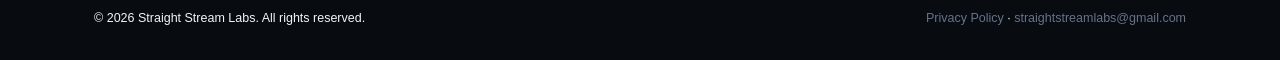
==== commit 9862dd92: "Publish EMT-B Exam Prep privacy policy" ====
--- a/index.html
+++ b/index.html
@@ -364,7 +364,8 @@
               <h4>Organization</h4>
               <ul>
                 <li><a href="#philosophy">Our Standard</a></li>
-                <li><a href="privacy.html">Privacy Policy</a></li>
+                <li><a href="privacy.html">Fireground Privacy Policy</a></li>
+                <li><a href="/emt-b-exam-prep/privacy/">EMT-B Exam Prep Privacy Policy</a></li>
                 <li><a href="mailto:straightstreamlabs@gmail.com">Developer Support</a></li>
               </ul>
             </div>
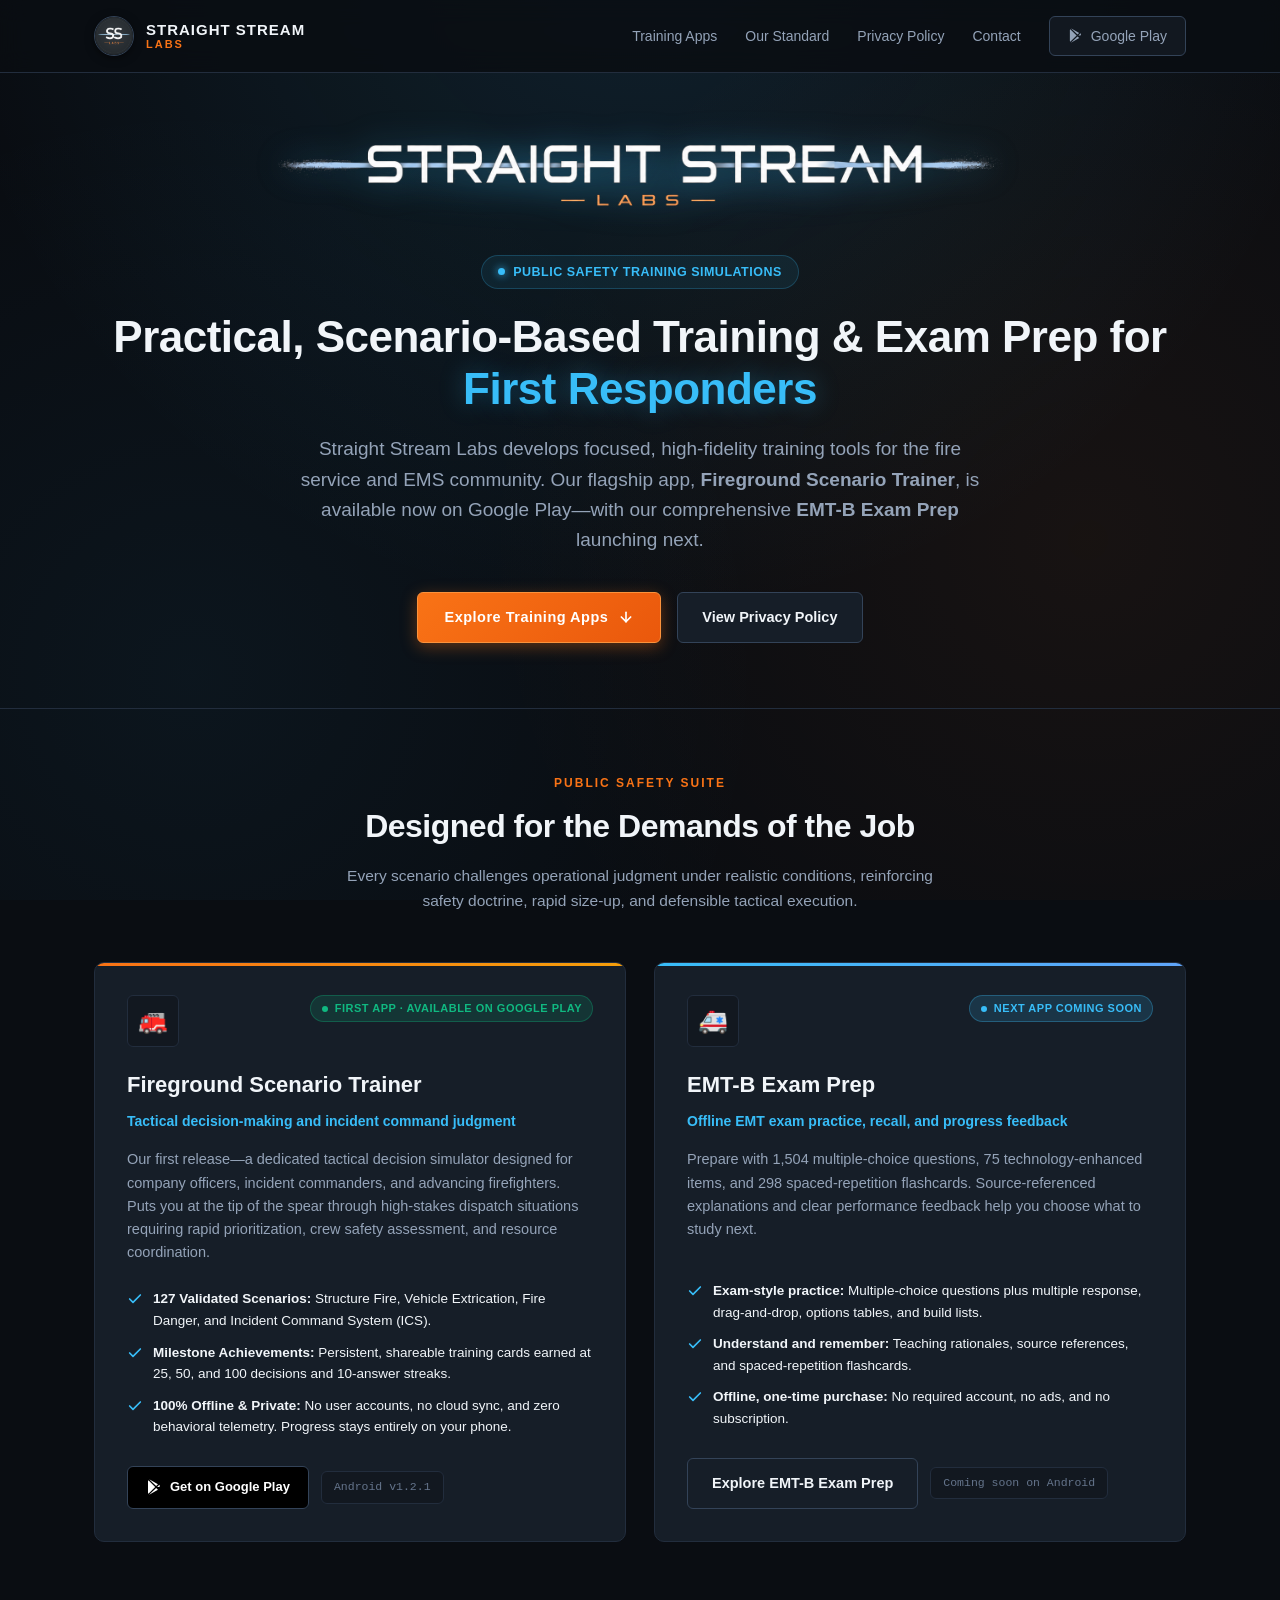
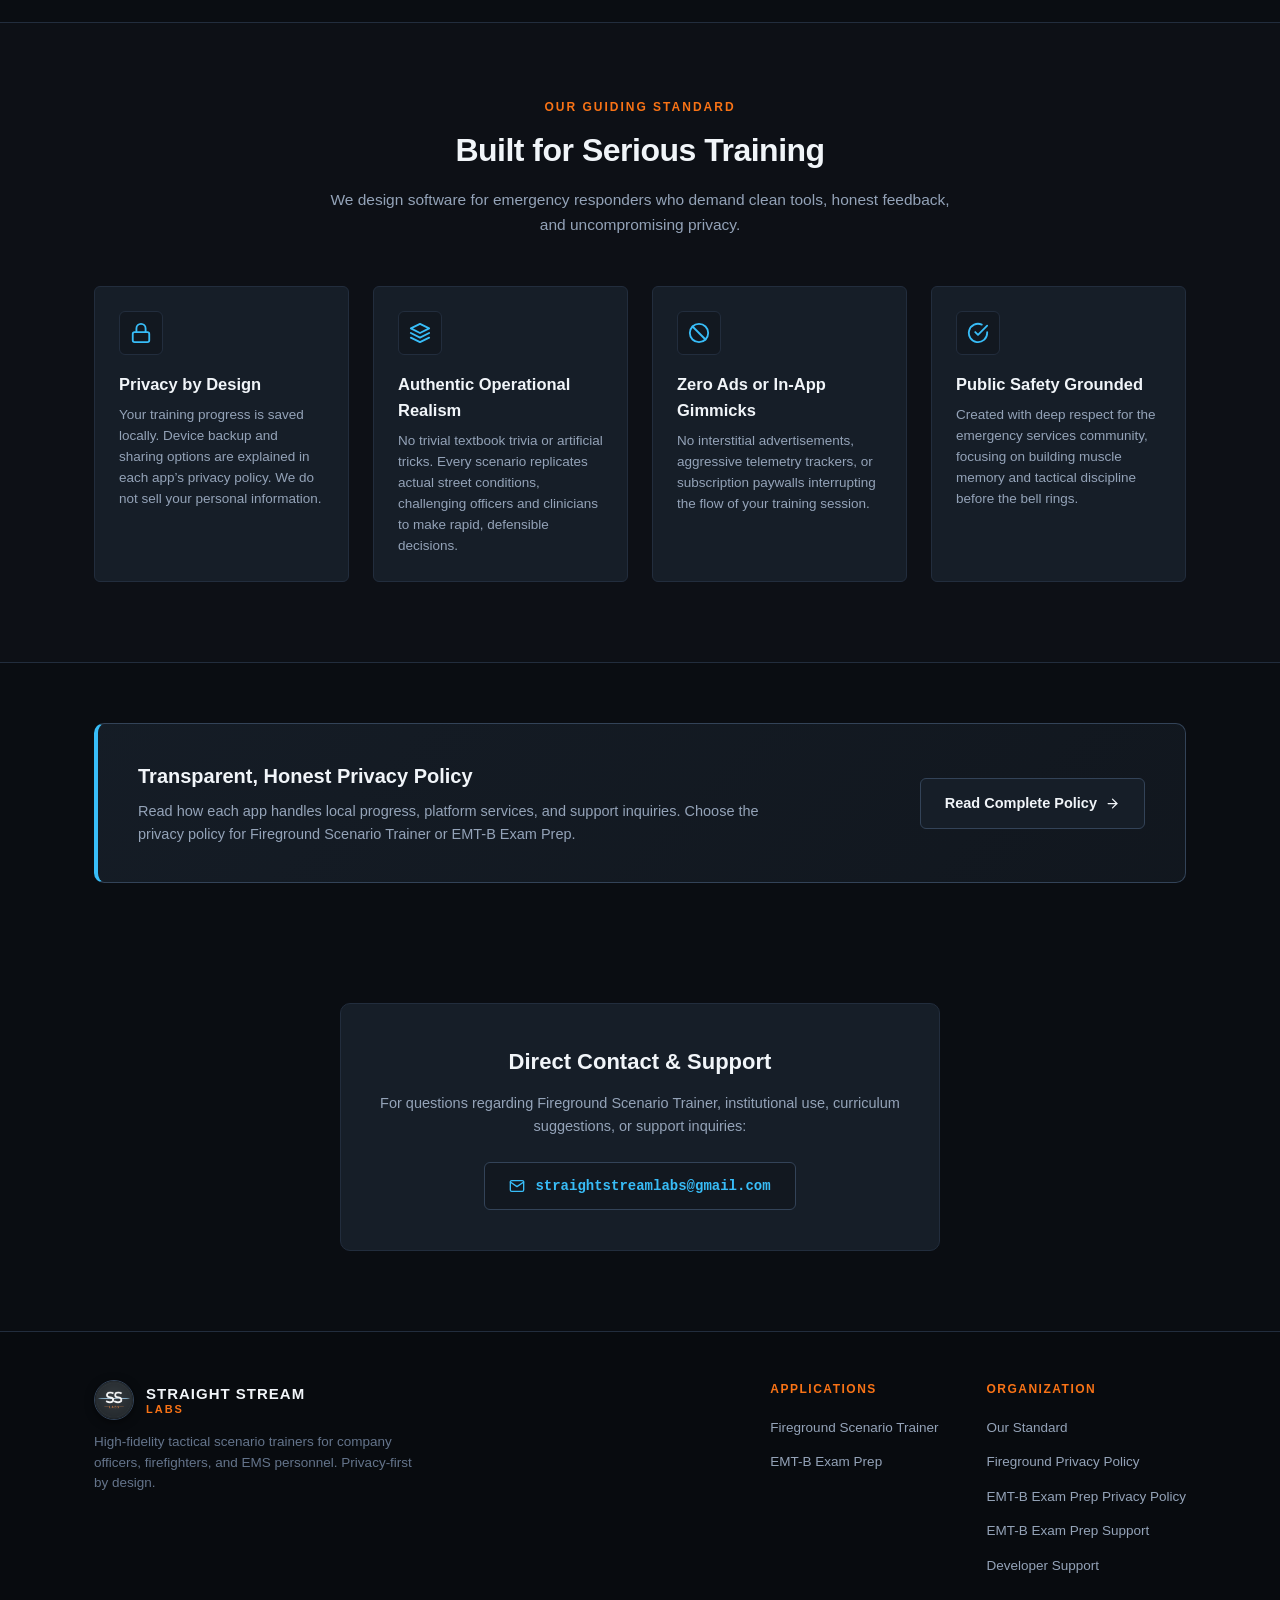
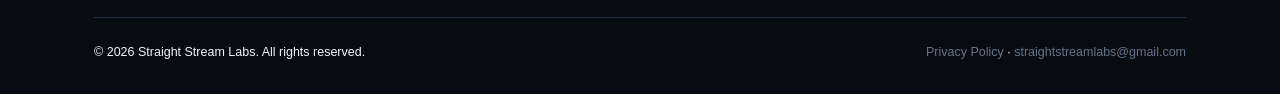
==== commit 8ce49b29: "Add EMT-B Exam Prep landing and support pages" ====
--- a/index.html
+++ b/index.html
@@ -93,7 +93,7 @@
           </h1>
 
           <p class="hero-lead">
-            Straight Stream Labs develops focused, high-fidelity training tools for the fire service and EMS community. Our flagship app, <strong>Fireground Scenario Trainer</strong>, is available now on Google Play—with our comprehensive <strong>NREMT Exam Prep &amp; Scenario Trainer</strong> launching next.
+            Straight Stream Labs develops focused, high-fidelity training tools for the fire service and EMS community. Our flagship app, <strong>Fireground Scenario Trainer</strong>, is available now on Google Play—with our comprehensive <strong>EMT-B Exam Prep</strong> launching next.
           </p>
 
           <div class="hero-actions">
@@ -186,11 +186,11 @@
                 </span>
               </div>
 
-              <h3 class="app-card-title">NREMT Exam Prep &amp; Trainer</h3>
-              <p class="app-card-tagline">NREMT cognitive exam preparation &amp; clinical judgment trainer</p>
+              <h3 class="app-card-title">EMT-B Exam Prep</h3>
+              <p class="app-card-tagline">Offline EMT exam practice, recall, and progress feedback</p>
               
               <p class="app-card-body">
-                Our next release—built to elevate emergency medical practice beyond basic rote memorization. Connects didactic national curriculum to the pressure of live patient encounters with clinical discrimination, parallel distractors, and allowlisted medical rationale.
+                Prepare with 1,504 multiple-choice questions, 75 technology-enhanced items, and 298 spaced-repetition flashcards. Source-referenced explanations and clear performance feedback help you choose what to study next.
               </p>
 
               <ul class="app-feature-list">
@@ -198,27 +198,25 @@
                   <svg width="16" height="16" viewBox="0 0 24 24" fill="none" stroke="currentColor" stroke-width="2.5" stroke-linecap="round" stroke-linejoin="round">
                     <polyline points="20 6 9 17 4 12"></polyline>
                   </svg>
-                  <span><strong>Core NREMT Domains:</strong> Airway &amp; Respiration, Cardiology &amp; Resuscitation, Medical Emergencies, Trauma, and EMS Operations.</span>
-                </li>
-                <li>
-                  <svg width="16" height="16" viewBox="0 0 24 24" fill="none" stroke="currentColor" stroke-width="2.5" stroke-linecap="round" stroke-linejoin="round">
-                    <polyline points="20 6 9 17 4 12"></polyline>
-                  </svg>
-                  <span><strong>Evidence-Grounded Rationales:</strong> Every intervention is traced to authoritative EMS standards and vetted clinical source locators.</span>
-                </li>
-                <li>
-                  <svg width="16" height="16" viewBox="0 0 24 24" fill="none" stroke="currentColor" stroke-width="2.5" stroke-linecap="round" stroke-linejoin="round">
-                    <polyline points="20 6 9 17 4 12"></polyline>
-                  </svg>
-                  <span><strong>Distractor Discrimination:</strong> Teaches clinicians why near misses fail, reinforcing proper assessment sequence and field safety.</span>
+                  <span><strong>Exam-style practice:</strong> Multiple-choice questions plus multiple response, drag-and-drop, options tables, and build lists.</span>
+                </li>
+                <li>
+                  <svg width="16" height="16" viewBox="0 0 24 24" fill="none" stroke="currentColor" stroke-width="2.5" stroke-linecap="round" stroke-linejoin="round">
+                    <polyline points="20 6 9 17 4 12"></polyline>
+                  </svg>
+                  <span><strong>Understand and remember:</strong> Teaching rationales, source references, and spaced-repetition flashcards.</span>
+                </li>
+                <li>
+                  <svg width="16" height="16" viewBox="0 0 24 24" fill="none" stroke="currentColor" stroke-width="2.5" stroke-linecap="round" stroke-linejoin="round">
+                    <polyline points="20 6 9 17 4 12"></polyline>
+                  </svg>
+                  <span><strong>Offline, one-time purchase:</strong> No required account, no ads, and no subscription.</span>
                 </li>
               </ul>
 
               <div class="app-card-actions">
-                <span class="btn-secondary" style="cursor: default; opacity: 0.85;">
-                  Releasing Next
-                </span>
-                <span class="app-spec-badge">In Active Development</span>
+                <a class="btn-secondary" href="/emt-b-exam-prep/">Explore EMT-B Exam Prep</a>
+                <span class="app-spec-badge">Coming soon on Android</span>
               </div>
             </article>
           </div>
@@ -244,9 +242,9 @@
                   <path d="M7 11V7a5 5 0 0 1 10 0v4"></path>
                 </svg>
               </div>
-              <h3 class="philosophy-title">100% Device-Local Privacy</h3>
+              <h3 class="philosophy-title">Privacy by Design</h3>
               <p class="philosophy-desc">
-                Your performance data, accuracy, streaks, and milestone history remain strictly on your physical device. We never harvest your training data or sell your information.
+                Your training progress is saved locally. Device backup and sharing options are explained in each app’s privacy policy. We do not sell your personal information.
               </p>
             </div>
 
@@ -300,7 +298,7 @@
             <div class="privacy-callout-text">
               <h3>Transparent, Honest Privacy Policy</h3>
               <p>
-                Our apps are self-contained. We do not collect, transmit, sell, rent, or disclose your personal information. Read our complete public safety privacy policy.
+                Read how each app handles local progress, platform services, and support inquiries. Choose the privacy policy for Fireground Scenario Trainer or EMT-B Exam Prep.
               </p>
             </div>
             <a href="privacy.html" class="btn-secondary">
@@ -356,7 +354,7 @@
               <h4>Applications</h4>
               <ul>
                 <li><a href="https://play.google.com/store/apps/details?id=com.straightstreamlabs.firegroundtrainer" target="_blank" rel="noopener noreferrer">Fireground Scenario Trainer</a></li>
-                <li><a href="#apps">EMT Scenario Trainer</a></li>
+                <li><a href="/emt-b-exam-prep/">EMT-B Exam Prep</a></li>
               </ul>
             </div>
 
@@ -366,6 +364,7 @@
                 <li><a href="#philosophy">Our Standard</a></li>
                 <li><a href="privacy.html">Fireground Privacy Policy</a></li>
                 <li><a href="/emt-b-exam-prep/privacy/">EMT-B Exam Prep Privacy Policy</a></li>
+                <li><a href="/emt-b-exam-prep/support/">EMT-B Exam Prep Support</a></li>
                 <li><a href="mailto:straightstreamlabs@gmail.com">Developer Support</a></li>
               </ul>
             </div>
